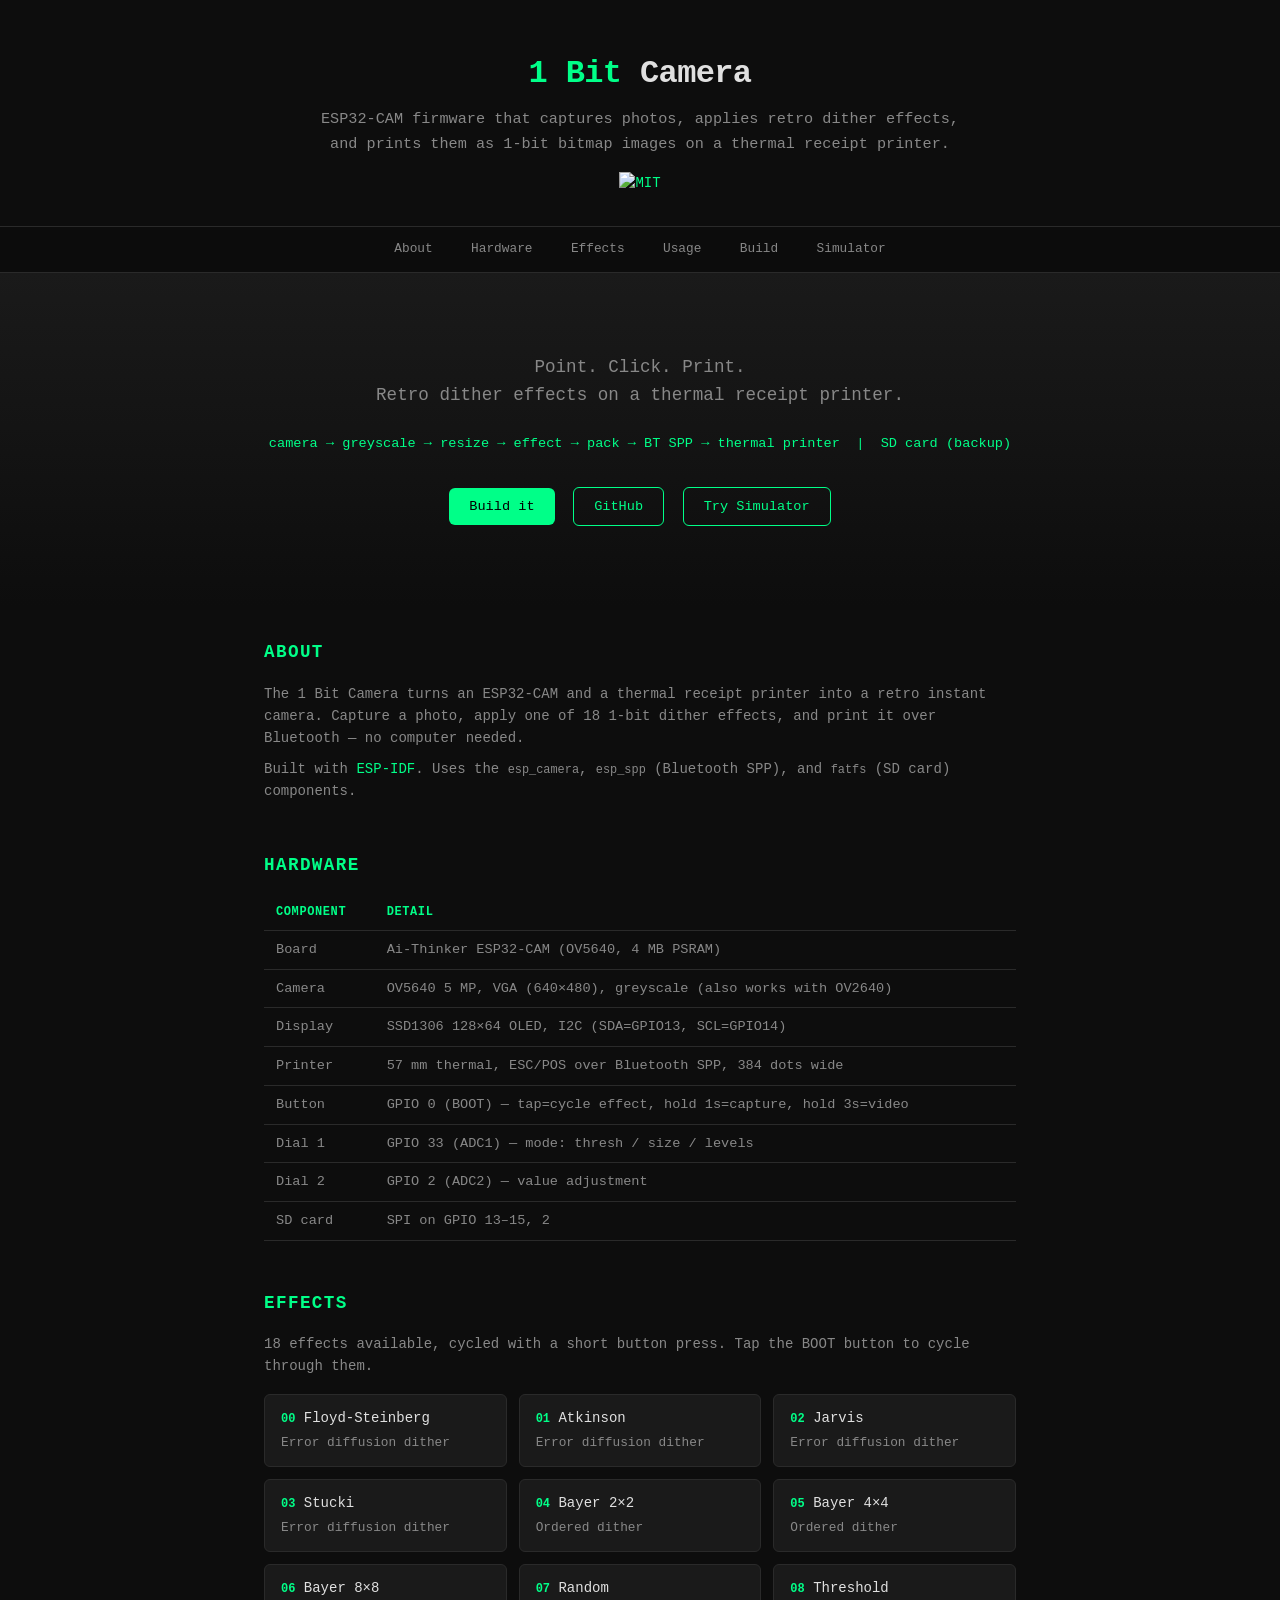
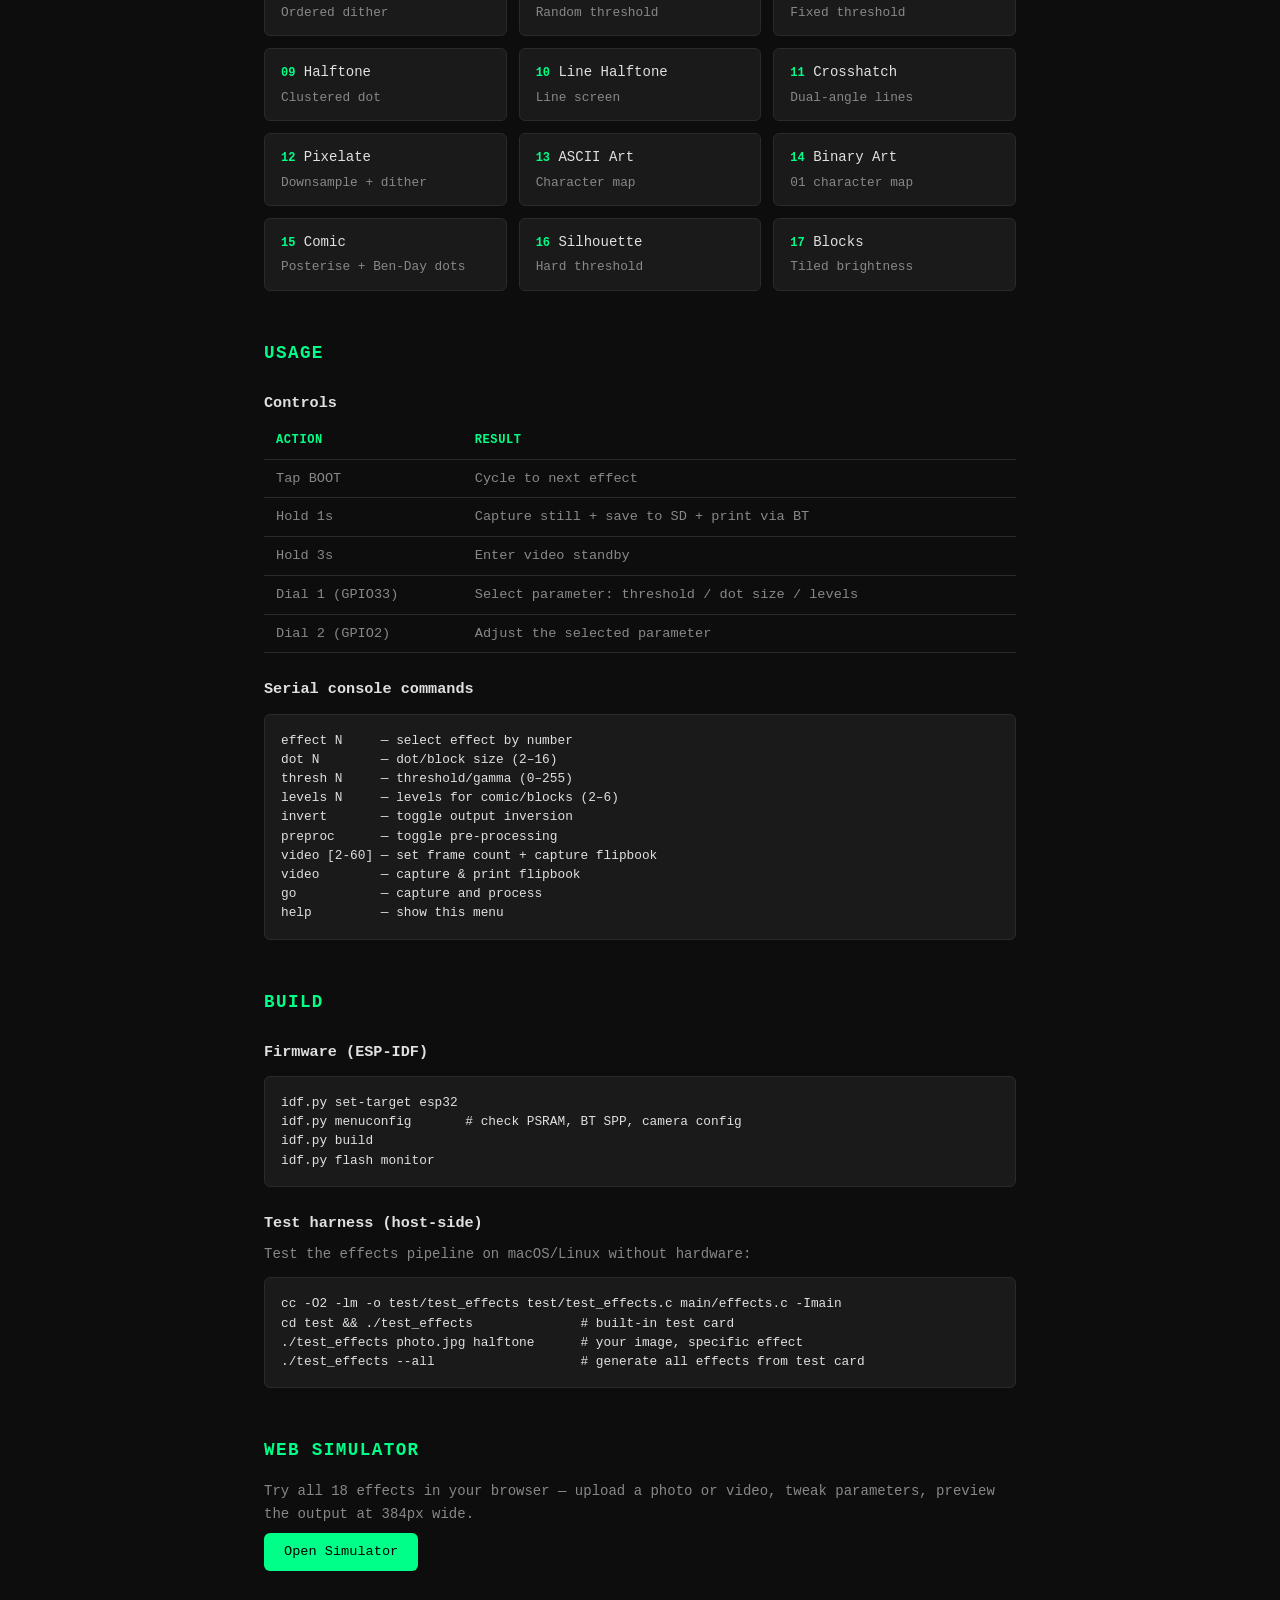
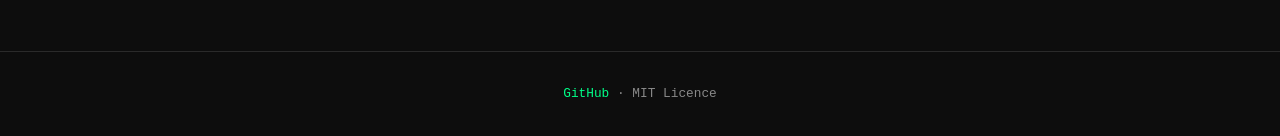
==== docs/index.html @ 7447290b "Add GitHub Pages site" ====
<!DOCTYPE html>
<html lang="en">
<head>
<meta charset="UTF-8">
<meta name="viewport" content="width=device-width, initial-scale=1.0">
<title>1 Bit Camera</title>
<meta name="description" content="ESP32-CAM firmware — retro dither effects, thermal printing over Bluetooth SPP.">
<link rel="stylesheet" href="css/style.css">
<link rel="icon" href="data:image/svg+xml,<svg xmlns='http://www.w3.org/2000/svg' viewBox='0 0 16 16'><text y='14' font-size='14'>📷</text></svg>">
</head>
<body>

<header>
  <h1><span>1 Bit</span> Camera</h1>
  <p>ESP32-CAM firmware that captures photos, applies retro dither effects,<br>and prints them as 1-bit bitmap images on a thermal receipt printer.</p>
  <div class="badges">
    <a href="https://github.com/Revanth-Tanneru/1bit-camera"><img src="https://img.shields.io/badge/license-MIT-green" alt="MIT"></a>
  </div>
</header>

<nav>
  <ul>
    <li><a href="#about">About</a></li>
    <li><a href="#hardware">Hardware</a></li>
    <li><a href="#effects">Effects</a></li>
    <li><a href="#usage">Usage</a></li>
    <li><a href="#build">Build</a></li>
    <li><a href="#simulator">Simulator</a></li>
  </ul>
</nav>

<div class="hero">
  <p>Point. Click. Print.<br>Retro dither effects on a thermal receipt printer.</p>
  <div class="flow">camera → greyscale → resize → effect → pack → BT SPP → thermal printer &nbsp;|&nbsp; SD card (backup)</div>
  <p style="margin-top:2rem">
    <a href="#build" class="btn">Build it</a>
    <a href="https://github.com/Revanth-Tanneru/1bit-camera" class="btn btn-outline" style="margin-left:0.5rem">GitHub</a>
    <a href="../web-sim/index.html" class="btn btn-outline" style="margin-left:0.5rem">Try Simulator</a>
  </p>
</div>

<div class="container">

<section id="about">
  <h2>About</h2>
  <p>The 1 Bit Camera turns an ESP32-CAM and a thermal receipt printer into a retro instant camera. Capture a photo, apply one of 18 1-bit dither effects, and print it over Bluetooth — no computer needed.</p>
  <p>Built with <a href="https://github.com/espressif/esp-idf">ESP-IDF</a>. Uses the <code>esp_camera</code>, <code>esp_spp</code> (Bluetooth SPP), and <code>fatfs</code> (SD card) components.</p>
</section>

<section id="hardware">
  <h2>Hardware</h2>
  <table>
    <tr><th>Component</th><th>Detail</th></tr>
    <tr><td>Board</td><td>Ai-Thinker ESP32-CAM (OV5640, 4 MB PSRAM)</td></tr>
    <tr><td>Camera</td><td>OV5640 5 MP, VGA (640×480), greyscale (also works with OV2640)</td></tr>
    <tr><td>Display</td><td>SSD1306 128×64 OLED, I2C (SDA=GPIO13, SCL=GPIO14)</td></tr>
    <tr><td>Printer</td><td>57 mm thermal, ESC/POS over Bluetooth SPP, 384 dots wide</td></tr>
    <tr><td>Button</td><td>GPIO 0 (BOOT) — tap=cycle effect, hold 1s=capture, hold 3s=video</td></tr>
    <tr><td>Dial 1</td><td>GPIO 33 (ADC1) — mode: thresh / size / levels</td></tr>
    <tr><td>Dial 2</td><td>GPIO 2 (ADC2) — value adjustment</td></tr>
    <tr><td>SD card</td><td>SPI on GPIO 13–15, 2</td></tr>
  </table>
</section>

<section id="effects">
  <h2>Effects</h2>
  <p>18 effects available, cycled with a short button press. Tap the BOOT button to cycle through them.</p>
  <div class="effects-grid">
    <div class="card"><span class="num">00</span> <span class="name">Floyd-Steinberg</span><div class="desc">Error diffusion dither</div></div>
    <div class="card"><span class="num">01</span> <span class="name">Atkinson</span><div class="desc">Error diffusion dither</div></div>
    <div class="card"><span class="num">02</span> <span class="name">Jarvis</span><div class="desc">Error diffusion dither</div></div>
    <div class="card"><span class="num">03</span> <span class="name">Stucki</span><div class="desc">Error diffusion dither</div></div>
    <div class="card"><span class="num">04</span> <span class="name">Bayer 2×2</span><div class="desc">Ordered dither</div></div>
    <div class="card"><span class="num">05</span> <span class="name">Bayer 4×4</span><div class="desc">Ordered dither</div></div>
    <div class="card"><span class="num">06</span> <span class="name">Bayer 8×8</span><div class="desc">Ordered dither</div></div>
    <div class="card"><span class="num">07</span> <span class="name">Random</span><div class="desc">Random threshold</div></div>
    <div class="card"><span class="num">08</span> <span class="name">Threshold</span><div class="desc">Fixed threshold</div></div>
    <div class="card"><span class="num">09</span> <span class="name">Halftone</span><div class="desc">Clustered dot</div></div>
    <div class="card"><span class="num">10</span> <span class="name">Line Halftone</span><div class="desc">Line screen</div></div>
    <div class="card"><span class="num">11</span> <span class="name">Crosshatch</span><div class="desc">Dual-angle lines</div></div>
    <div class="card"><span class="num">12</span> <span class="name">Pixelate</span><div class="desc">Downsample + dither</div></div>
    <div class="card"><span class="num">13</span> <span class="name">ASCII Art</span><div class="desc">Character map</div></div>
    <div class="card"><span class="num">14</span> <span class="name">Binary Art</span><div class="desc">01 character map</div></div>
    <div class="card"><span class="num">15</span> <span class="name">Comic</span><div class="desc">Posterise + Ben-Day dots</div></div>
    <div class="card"><span class="num">16</span> <span class="name">Silhouette</span><div class="desc">Hard threshold</div></div>
    <div class="card"><span class="num">17</span> <span class="name">Blocks</span><div class="desc">Tiled brightness</div></div>
  </div>
</section>

<section id="usage">
  <h2>Usage</h2>
  <h3>Controls</h3>
  <table>
    <tr><th>Action</th><th>Result</th></tr>
    <tr><td>Tap BOOT</td><td>Cycle to next effect</td></tr>
    <tr><td>Hold 1s</td><td>Capture still + save to SD + print via BT</td></tr>
    <tr><td>Hold 3s</td><td>Enter video standby</td></tr>
    <tr><td>Dial 1 (GPIO33)</td><td>Select parameter: threshold / dot size / levels</td></tr>
    <tr><td>Dial 2 (GPIO2)</td><td>Adjust the selected parameter</td></tr>
  </table>

  <h3>Serial console commands</h3>
  <pre>effect N     — select effect by number
dot N        — dot/block size (2–16)
thresh N     — threshold/gamma (0–255)
levels N     — levels for comic/blocks (2–6)
invert       — toggle output inversion
preproc      — toggle pre-processing
video [2-60] — set frame count + capture flipbook
video        — capture & print flipbook
go           — capture and process
help         — show this menu</pre>
</section>

<section id="build">
  <h2>Build</h2>
  <h3>Firmware (ESP-IDF)</h3>
  <pre>idf.py set-target esp32
idf.py menuconfig       # check PSRAM, BT SPP, camera config
idf.py build
idf.py flash monitor</pre>

  <h3>Test harness (host-side)</h3>
  <p>Test the effects pipeline on macOS/Linux without hardware:</p>
  <pre>cc -O2 -lm -o test/test_effects test/test_effects.c main/effects.c -Imain
cd test && ./test_effects              # built-in test card
./test_effects photo.jpg halftone      # your image, specific effect
./test_effects --all                   # generate all effects from test card</pre>
</section>

<section id="simulator">
  <h2>Web Simulator</h2>
  <p>Try all 18 effects in your browser — upload a photo or video, tweak parameters, preview the output at 384px wide.</p>
  <p><a href="../web-sim/index.html" class="btn">Open Simulator</a></p>
</section>

</div>

<footer>
  <p><a href="https://github.com/Revanth-Tanneru/1bit-camera">GitHub</a> &middot; MIT Licence</p>
</footer>

</body>
</html>
---- docs/css/style.css ----
*, *::before, *::after { box-sizing: border-box; margin: 0; padding: 0; }
:root {
  --bg: #0d0d0d; --surface: #1a1a1a; --border: #2a2a2a;
  --text: #e0e0e0; --muted: #888; --accent: #00ff88;
  --font: 'SF Mono', 'Cascadia Code', 'Fira Code', monospace;
}
html { scroll-behavior: smooth; }
body {
  font-family: var(--font); background: var(--bg); color: var(--text);
  line-height: 1.6; font-size: 14px; -webkit-font-smoothing: antialiased;
}
a { color: var(--accent); text-decoration: none; }
a:hover { text-decoration: underline; }

header {
  padding: 3rem 1.5rem 2rem; text-align: center;
  border-bottom: 1px solid var(--border);
}
header h1 { font-size: 2rem; font-weight: 700; letter-spacing: -0.02em; }
header h1 span { color: var(--accent); }
header p { color: var(--muted); margin-top: 0.5rem; font-size: 0.95rem; }
header .badges { margin-top: 1rem; display: flex; gap: 0.5rem; justify-content: center; flex-wrap: wrap; }
header .badges img { height: 20px; }

nav {
  position: sticky; top: 0; z-index: 10;
  background: rgba(13,13,13,0.9); backdrop-filter: blur(8px);
  border-bottom: 1px solid var(--border);
}
nav ul {
  display: flex; gap: 0; justify-content: center; list-style: none;
  max-width: 800px; margin: 0 auto; overflow-x: auto;
}
nav a {
  display: block; padding: 0.75rem 1.2rem; font-size: 0.8rem;
  color: var(--muted); white-space: nowrap; transition: color .15s;
}
nav a:hover { color: var(--accent); text-decoration: none; }

.container { max-width: 800px; margin: 0 auto; padding: 2rem 1.5rem; }
section { margin-bottom: 3rem; }
section h2 {
  font-size: 1.1rem; font-weight: 600; margin-bottom: 1rem;
  text-transform: uppercase; letter-spacing: 0.08em; color: var(--accent);
}
section h3 { font-size: 0.95rem; font-weight: 600; margin: 1.5rem 0 0.5rem; }
section p, section li { color: var(--muted); margin-bottom: 0.5rem; }

.hero {
  padding: 4rem 1.5rem; text-align: center;
  background: linear-gradient(180deg, var(--surface) 0%, var(--bg) 100%);
}
.hero p { font-size: 1.1rem; max-width: 600px; margin: 1rem auto; color: var(--muted); }
.hero .flow { font-family: var(--font); font-size: 0.85rem; color: var(--accent); margin-top: 1.5rem; }

table { width: 100%; border-collapse: collapse; font-size: 0.85rem; }
th, td { text-align: left; padding: 0.5rem 0.75rem; border-bottom: 1px solid var(--border); }
th { color: var(--accent); font-weight: 600; text-transform: uppercase; font-size: 0.75rem; letter-spacing: 0.05em; }
td { color: var(--muted); }
tr:hover td { background: var(--surface); }

pre {
  background: var(--surface); border: 1px solid var(--border);
  border-radius: 6px; padding: 1rem; overflow-x: auto;
  font-size: 0.8rem; line-height: 1.5; margin: 0.75rem 0;
}
code { font-family: var(--font); font-size: 0.85em; }

.effects-grid {
  display: grid; grid-template-columns: repeat(auto-fill, minmax(220px, 1fr));
  gap: 0.75rem; margin-top: 1rem;
}
.effects-grid .card {
  background: var(--surface); border: 1px solid var(--border);
  border-radius: 6px; padding: 0.75rem 1rem; transition: border-color .15s;
}
.effects-grid .card:hover { border-color: var(--accent); }
.effects-grid .card .num { color: var(--accent); font-weight: 600; font-size: 0.75rem; }
.effects-grid .card .name { color: var(--text); font-weight: 500; }
.effects-grid .card .desc { color: var(--muted); font-size: 0.8rem; margin-top: 0.25rem; }

.btn {
  display: inline-block; padding: 0.5rem 1.25rem; border-radius: 6px;
  font-family: var(--font); font-size: 0.85rem; font-weight: 500;
  background: var(--accent); color: #000; transition: opacity .15s;
  border: none; cursor: pointer; text-decoration: none;
}
.btn:hover { opacity: 0.85; text-decoration: none; }
.btn-outline { background: transparent; border: 1px solid var(--accent); color: var(--accent); }

footer {
  text-align: center; padding: 2rem; border-top: 1px solid var(--border);
  color: var(--muted); font-size: 0.8rem;
}

@media (max-width: 600px) {
  header h1 { font-size: 1.5rem; }
  nav a { padding: 0.6rem 0.8rem; font-size: 0.75rem; }
  .effects-grid { grid-template-columns: 1fr 1fr; }
}
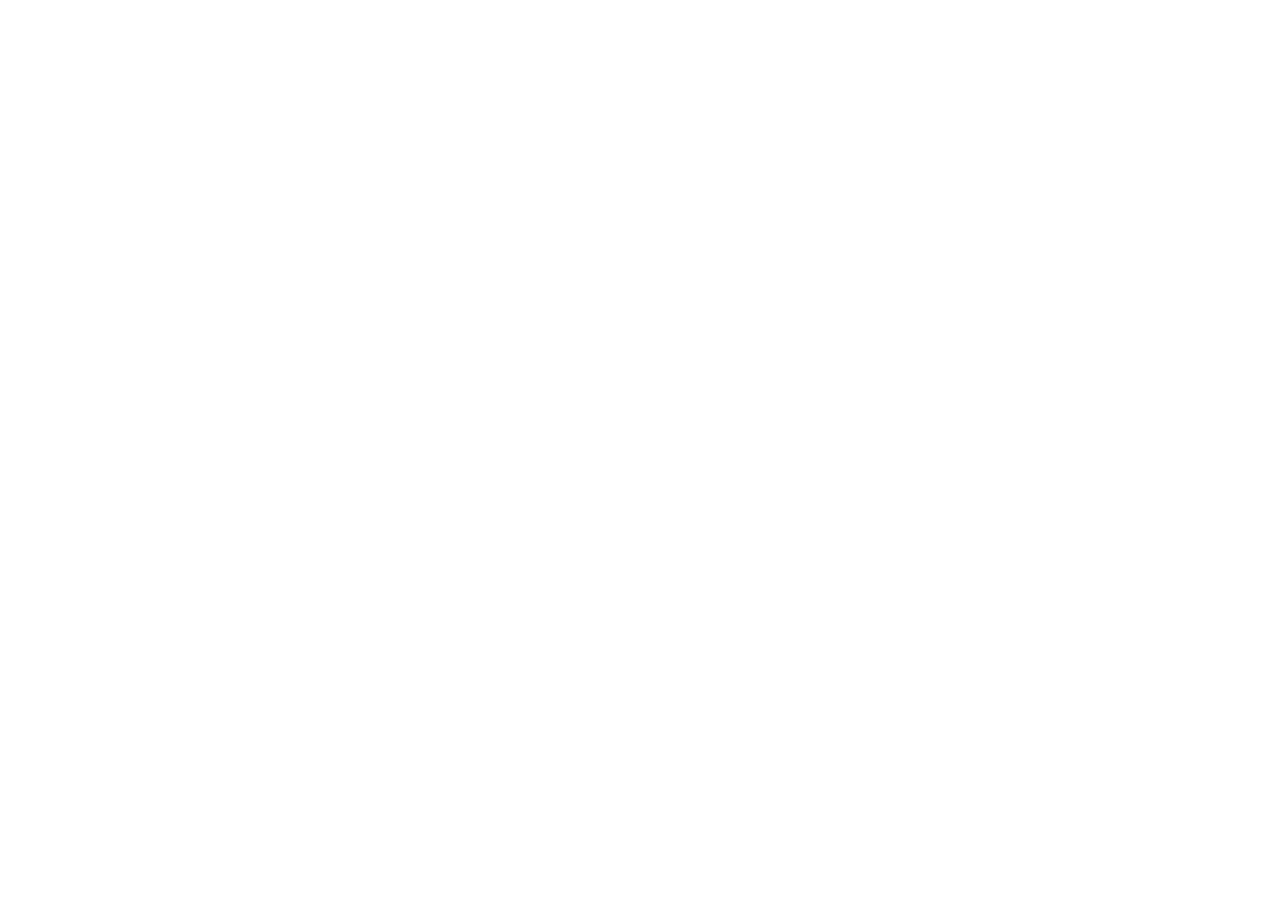
==== commit 4b58acac: "Retire the GitHub Pages site in favour of the portfolio page The project page and browser simulator " ====
--- a/docs/index.html
+++ b/docs/index.html
@@ -1,144 +1,7 @@
-<!DOCTYPE html>
-<html lang="en">
-<head>
-<meta charset="UTF-8">
-<meta name="viewport" content="width=device-width, initial-scale=1.0">
-<title>1 Bit Camera</title>
-<meta name="description" content="ESP32-CAM firmware — retro dither effects, thermal printing over Bluetooth SPP.">
-<link rel="stylesheet" href="css/style.css">
-<link rel="icon" href="data:image/svg+xml,<svg xmlns='http://www.w3.org/2000/svg' viewBox='0 0 16 16'><text y='14' font-size='14'>📷</text></svg>">
-</head>
-<body>
-
-<header>
-  <h1><span>1 Bit</span> Camera</h1>
-  <p>ESP32-CAM firmware that captures photos, applies retro dither effects,<br>and prints them as 1-bit bitmap images on a thermal receipt printer.</p>
-  <div class="badges">
-    <a href="https://github.com/Revanth-Tanneru/1bit-camera"><img src="https://img.shields.io/badge/license-MIT-green" alt="MIT"></a>
-  </div>
-</header>
-
-<nav>
-  <ul>
-    <li><a href="#about">About</a></li>
-    <li><a href="#hardware">Hardware</a></li>
-    <li><a href="#effects">Effects</a></li>
-    <li><a href="#usage">Usage</a></li>
-    <li><a href="#build">Build</a></li>
-    <li><a href="#simulator">Simulator</a></li>
-  </ul>
-</nav>
-
-<div class="hero">
-  <p>Point. Click. Print.<br>Retro dither effects on a thermal receipt printer.</p>
-  <div class="flow">camera → greyscale → resize → effect → pack → BT SPP → thermal printer &nbsp;|&nbsp; SD card (backup)</div>
-  <p style="margin-top:2rem">
-    <a href="#build" class="btn">Build it</a>
-    <a href="https://github.com/Revanth-Tanneru/1bit-camera" class="btn btn-outline" style="margin-left:0.5rem">GitHub</a>
-    <a href="../web-sim/index.html" class="btn btn-outline" style="margin-left:0.5rem">Try Simulator</a>
-  </p>
-</div>
-
-<div class="container">
-
-<section id="about">
-  <h2>About</h2>
-  <p>The 1 Bit Camera turns an ESP32-CAM and a thermal receipt printer into a retro instant camera. Capture a photo, apply one of 18 1-bit dither effects, and print it over Bluetooth — no computer needed.</p>
-  <p>Built with <a href="https://github.com/espressif/esp-idf">ESP-IDF</a>. Uses the <code>esp_camera</code>, <code>esp_spp</code> (Bluetooth SPP), and <code>fatfs</code> (SD card) components.</p>
-</section>
-
-<section id="hardware">
-  <h2>Hardware</h2>
-  <table>
-    <tr><th>Component</th><th>Detail</th></tr>
-    <tr><td>Board</td><td>Ai-Thinker ESP32-CAM (OV5640, 4 MB PSRAM)</td></tr>
-    <tr><td>Camera</td><td>OV5640 5 MP, VGA (640×480), greyscale (also works with OV2640)</td></tr>
-    <tr><td>Display</td><td>SSD1306 128×64 OLED, I2C (SDA=GPIO13, SCL=GPIO14)</td></tr>
-    <tr><td>Printer</td><td>57 mm thermal, ESC/POS over Bluetooth SPP, 384 dots wide</td></tr>
-    <tr><td>Button</td><td>GPIO 0 (BOOT) — tap=cycle effect, hold 1s=capture, hold 3s=video</td></tr>
-    <tr><td>Dial 1</td><td>GPIO 33 (ADC1) — mode: thresh / size / levels</td></tr>
-    <tr><td>Dial 2</td><td>GPIO 2 (ADC2) — value adjustment</td></tr>
-    <tr><td>SD card</td><td>SPI on GPIO 13–15, 2</td></tr>
-  </table>
-</section>
-
-<section id="effects">
-  <h2>Effects</h2>
-  <p>18 effects available, cycled with a short button press. Tap the BOOT button to cycle through them.</p>
-  <div class="effects-grid">
-    <div class="card"><span class="num">00</span> <span class="name">Floyd-Steinberg</span><div class="desc">Error diffusion dither</div></div>
-    <div class="card"><span class="num">01</span> <span class="name">Atkinson</span><div class="desc">Error diffusion dither</div></div>
-    <div class="card"><span class="num">02</span> <span class="name">Jarvis</span><div class="desc">Error diffusion dither</div></div>
-    <div class="card"><span class="num">03</span> <span class="name">Stucki</span><div class="desc">Error diffusion dither</div></div>
-    <div class="card"><span class="num">04</span> <span class="name">Bayer 2×2</span><div class="desc">Ordered dither</div></div>
-    <div class="card"><span class="num">05</span> <span class="name">Bayer 4×4</span><div class="desc">Ordered dither</div></div>
-    <div class="card"><span class="num">06</span> <span class="name">Bayer 8×8</span><div class="desc">Ordered dither</div></div>
-    <div class="card"><span class="num">07</span> <span class="name">Random</span><div class="desc">Random threshold</div></div>
-    <div class="card"><span class="num">08</span> <span class="name">Threshold</span><div class="desc">Fixed threshold</div></div>
-    <div class="card"><span class="num">09</span> <span class="name">Halftone</span><div class="desc">Clustered dot</div></div>
-    <div class="card"><span class="num">10</span> <span class="name">Line Halftone</span><div class="desc">Line screen</div></div>
-    <div class="card"><span class="num">11</span> <span class="name">Crosshatch</span><div class="desc">Dual-angle lines</div></div>
-    <div class="card"><span class="num">12</span> <span class="name">Pixelate</span><div class="desc">Downsample + dither</div></div>
-    <div class="card"><span class="num">13</span> <span class="name">ASCII Art</span><div class="desc">Character map</div></div>
-    <div class="card"><span class="num">14</span> <span class="name">Binary Art</span><div class="desc">01 character map</div></div>
-    <div class="card"><span class="num">15</span> <span class="name">Comic</span><div class="desc">Posterise + Ben-Day dots</div></div>
-    <div class="card"><span class="num">16</span> <span class="name">Silhouette</span><div class="desc">Hard threshold</div></div>
-    <div class="card"><span class="num">17</span> <span class="name">Blocks</span><div class="desc">Tiled brightness</div></div>
-  </div>
-</section>
-
-<section id="usage">
-  <h2>Usage</h2>
-  <h3>Controls</h3>
-  <table>
-    <tr><th>Action</th><th>Result</th></tr>
-    <tr><td>Tap BOOT</td><td>Cycle to next effect</td></tr>
-    <tr><td>Hold 1s</td><td>Capture still + save to SD + print via BT</td></tr>
-    <tr><td>Hold 3s</td><td>Enter video standby</td></tr>
-    <tr><td>Dial 1 (GPIO33)</td><td>Select parameter: threshold / dot size / levels</td></tr>
-    <tr><td>Dial 2 (GPIO2)</td><td>Adjust the selected parameter</td></tr>
-  </table>
-
-  <h3>Serial console commands</h3>
-  <pre>effect N     — select effect by number
-dot N        — dot/block size (2–16)
-thresh N     — threshold/gamma (0–255)
-levels N     — levels for comic/blocks (2–6)
-invert       — toggle output inversion
-preproc      — toggle pre-processing
-video [2-60] — set frame count + capture flipbook
-video        — capture & print flipbook
-go           — capture and process
-help         — show this menu</pre>
-</section>
-
-<section id="build">
-  <h2>Build</h2>
-  <h3>Firmware (ESP-IDF)</h3>
-  <pre>idf.py set-target esp32
-idf.py menuconfig       # check PSRAM, BT SPP, camera config
-idf.py build
-idf.py flash monitor</pre>
-
-  <h3>Test harness (host-side)</h3>
-  <p>Test the effects pipeline on macOS/Linux without hardware:</p>
-  <pre>cc -O2 -lm -o test/test_effects test/test_effects.c main/effects.c -Imain
-cd test && ./test_effects              # built-in test card
-./test_effects photo.jpg halftone      # your image, specific effect
-./test_effects --all                   # generate all effects from test card</pre>
-</section>
-
-<section id="simulator">
-  <h2>Web Simulator</h2>
-  <p>Try all 18 effects in your browser — upload a photo or video, tweak parameters, preview the output at 384px wide.</p>
-  <p><a href="../web-sim/index.html" class="btn">Open Simulator</a></p>
-</section>
-
-</div>
-
-<footer>
-  <p><a href="https://github.com/Revanth-Tanneru/1bit-camera">GitHub</a> &middot; MIT Licence</p>
-</footer>
-
-</body>
-</html>
+<!DOCTYPE html><html lang="en"><head><meta charset="utf-8">
+<title>1 Bit Camera — moved</title>
+<link rel="canonical" href="https://revanth-tanneru.github.io/work/1bit-camera/">
+<meta name="robots" content="noindex">
+<meta http-equiv="refresh" content="0; url=https://revanth-tanneru.github.io/work/1bit-camera/">
+<script>location.replace("https://revanth-tanneru.github.io/work/1bit-camera/")</script>
+</head><body><p>The 1 Bit Camera page has moved: <a href="https://revanth-tanneru.github.io/work/1bit-camera/">revanth-tanneru.github.io/work/1bit-camera/</a></p></body></html>
